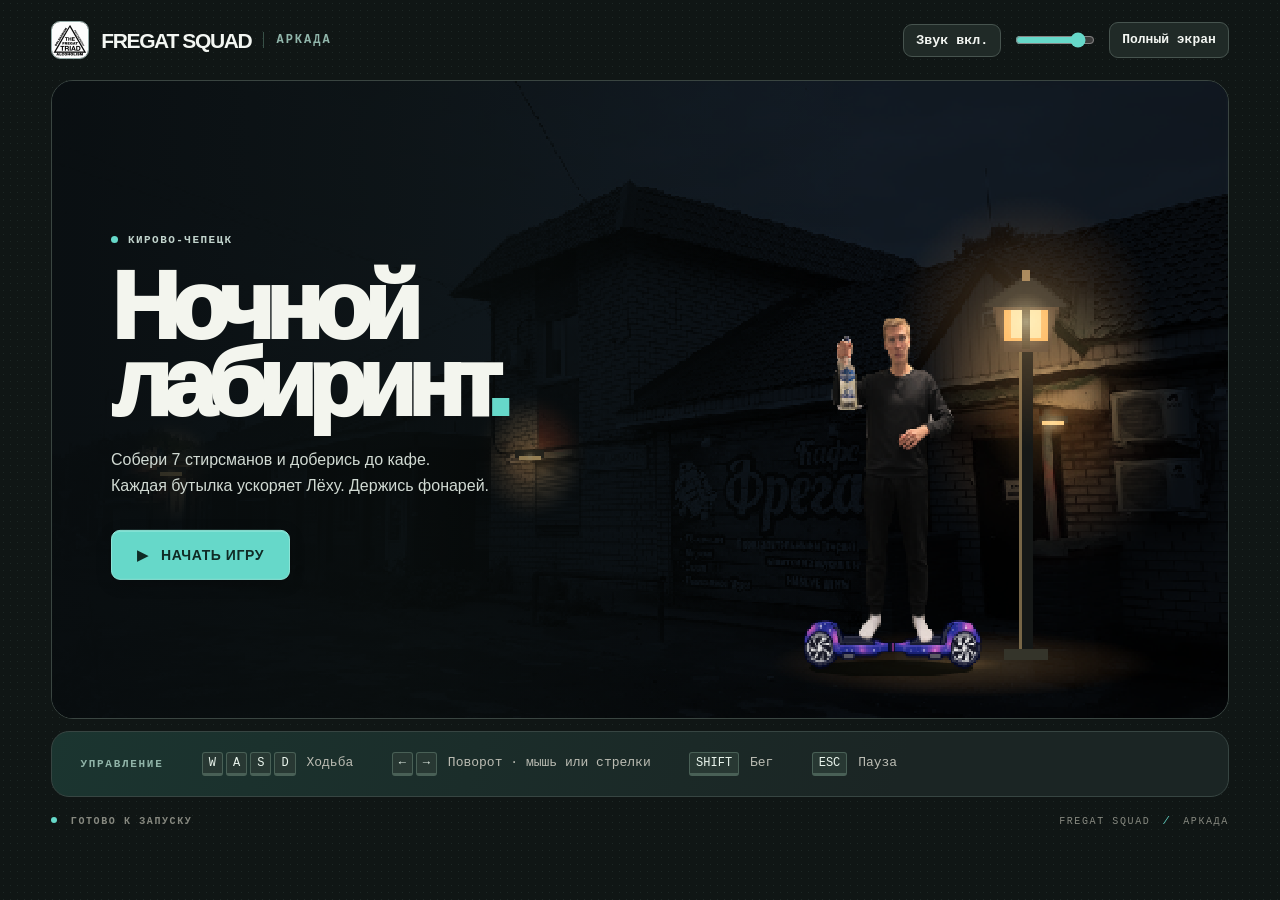
==== games/night-maze/index.html @ ab1fceed "Publish Night Maze arcade with filtered horizontal mouse look" ====
<!doctype html><html lang="ru"><head><meta charset="utf-8"><meta name="viewport" content="width=device-width, initial-scale=1"><meta name="theme-color" content="#0c0d0f"><title>Фрегат — Ночной лабиринт</title><link rel="stylesheet" href="style.css"></head>
<body><header><div class="brand"><img class="logo" src="[data-uri]" alt=""> FREGAT SQUAD <i></i><small>АРКАДА</small></div><nav><button id="sound" aria-label="Переключить звук">Звук вкл.</button><input id="volume" type="range" min="0" max="100" value="85" aria-label="Громкость музыки и эффектов" title="Громкость"><button id="full" type="button" aria-pressed="false">Полный экран</button></nav></header>
<main><section id="screen"><canvas id="view" width="640" height="350" aria-label="Ночной лабиринт у кафе Фрегат"></canvas><div class="shade"></div><div class="scan"></div><div class="corners"></div>
<div id="menu"><div class="chapter"><span></span> КИРОВО-ЧЕПЕЦК</div><h1>Ночной<br>лабиринт<span>.</span></h1><p>Собери 7 стирсманов и доберись до кафе.<br>Каждая бутылка ускоряет Лёху. Держись фонарей.</p><button class="primary" id="start" disabled><i>▶</i> НАЧАТЬ ИГРУ</button></div>
<div id="hud" hidden><strong id="count"></strong><button id="pause">Ⅱ</button><div id="hint" aria-live="polite"></div><span id="cross">·</span></div>
<div id="modal" hidden><div><h2 id="modalTitle"></h2><p id="modalText"></p><button id="resume" class="primary"></button></div></div>

</section><aside><strong>УПРАВЛЕНИЕ</strong><span><kbd>W</kbd><kbd>A</kbd><kbd>S</kbd><kbd>D</kbd> Ходьба</span><span><kbd>←</kbd><kbd>→</kbd> Поворот · мышь или стрелки</span><span><kbd>SHIFT</kbd> Бег</span><span><kbd>ESC</kbd> Пауза</span></aside><footer><span><em></em> <b id="status">ГОТОВО К ЗАПУСКУ</b></span><span>FREGAT SQUAD <i>/</i> АРКАДА</span></footer></main><script>
const phone = navigator.userAgentData?.mobile || /iPhone|iPod|Android.*Mobile|Windows Phone/i.test(navigator.userAgent)
  || (matchMedia('(pointer: coarse) and (hover: none)').matches && Math.min(screen.width,screen.height)<=600);
const arcadeFrame = window.frameElement?.closest('.maze-view');
if (arcadeFrame) document.body.classList.add('site-arcade');
if (location.pathname.startsWith('/night-maze/') || location.pathname.startsWith('/games/night-maze/')) {
  const brand = document.querySelector('.brand'), home = document.createElement('a');
  home.className='brand';home.href='/';home.title='Вернуться на FREGAT SQUAD';home.append(...brand.childNodes);brand.replaceWith(home);
}
if (phone) {
  document.body.classList.add('phone');
  document.querySelector('#menu p').textContent='Открой игру на компьютере. Для движения нужны WASD, для поворота — стрелки.';
  document.getElementById('start').textContent='Только для компьютера';
  document.getElementById('status').textContent='НУЖНА КЛАВИАТУРА';
} else {
  for (const path of ['art.js','game.js']) {
    const script=document.createElement('script');script.async=false;script.src=path;document.body.append(script);
  }
}
</script></body></html>
---- games/night-maze/style.css ----
:root{color-scheme:dark;--paper:#e9e4cd;--red:#fa5039;--mono:Consolas,"Courier New",monospace}*{box-sizing:border-box}body{margin:0;background:#101112;color:var(--paper);font-family:Arial,sans-serif;background-image:repeating-linear-gradient(0deg,#0002 0 1px,transparent 1px 4px)}header,main{max-width:1540px;margin:auto}header{height:80px;display:flex;align-items:center;justify-content:space-between;padding:0 4vw}.brand,nav{display:flex;align-items:center;gap:12px}.brand{font:900 20px Arial;letter-spacing:1px}.brand b{color:var(--red);font:28px/1 "Segoe UI Symbol";filter:grayscale(1) sepia(1) saturate(7) hue-rotate(325deg)}.brand i{height:16px;border-left:1px solid #555}.brand small,nav button,aside,footer,.chapter,#hud{font-family:var(--mono)}.brand small{color:#aaa99b;font-size:12px;letter-spacing:2px}button{cursor:pointer;color:inherit}nav button,#pause,#touch button{background:#202122;border:1px solid #454647;border-radius:3px;padding:8px 12px;font-weight:bold}#full{font:22px/16px Arial}main{padding:0 4vw 24px}#screen{isolation:isolate;position:relative;overflow:hidden;height:clamp(480px,71vh,820px);background:#101827;border:1px solid #555652}canvas,.shade,.scan,.corners{position:absolute;inset:0;width:100%;height:100%;pointer-events:none}canvas{image-rendering:pixelated}.shade{background:linear-gradient(90deg,#080c11ed,#090e15b8 30%,transparent 66%),linear-gradient(0deg,#03050669,transparent 22%)}.scan{opacity:.22;background:repeating-linear-gradient(0deg,#0006 0 1px,transparent 1px 3px)}.corners{inset:9px;width:calc(100% - 18px);height:calc(100% - 18px);background:linear-gradient(#adac90,#adac90) left top/12px 2px,linear-gradient(#adac90,#adac90) left top/2px 12px,linear-gradient(#adac90,#adac90) right bottom/12px 2px,linear-gradient(#adac90,#adac90) right bottom/2px 12px;background-repeat:no-repeat}#menu{position:absolute;left:5.2%;right:3%;top:50%;transform:translateY(-49%)}.chapter{display:flex;align-items:center;gap:10px;font-size:12px;letter-spacing:2px;color:#cbcbb6;font-weight:bold}.chapter span{width:24px;height:3px;background:var(--red)}h1{font:1000 clamp(70px,8.8vw,150px)/.98 "Arial Black",Impact,Arial,sans-serif;letter-spacing:-.075em;margin:18px 0 5px;width:fit-content;background:repeating-linear-gradient(0deg,#ece9d5 0 4px,#c8c7b6 4px 5px);color:transparent;background-clip:text;filter:drop-shadow(4px 4px 0 #0006)}h2{font:900 clamp(20px,2.15vw,38px)/1.15 var(--mono);letter-spacing:.09em;color:var(--red);margin:0}p{font:16px/1.65 Arial,sans-serif;color:#deded1;margin:24px 0 30px}.primary{font:900 15px var(--mono);letter-spacing:1px;border:1px solid #ff8066;border-bottom:4px solid #923426;border-radius:2px;padding:16px 25px;color:#161311;background:var(--red);box-shadow:4px 4px 0 #090a0aa8}.primary i{font-style:normal;margin-right:8px}button:hover{filter:brightness(1.18)}button:focus-visible{outline:3px solid #fff;outline-offset:3px}aside{background:#1b1c1d;border:1px solid #383938;border-top:0;padding:20px 2.4%;display:flex;align-items:center;gap:clamp(16px,3.4vw,60px);font-size:13px;color:#bbbcb3}aside strong{letter-spacing:1.7px;font-size:11px;color:#909389}aside span{white-space:nowrap}kbd{display:inline-block;background:#272829;border:1px solid #505250;border-bottom-width:3px;padding:3px 6px;margin-right:3px;border-radius:3px;font:12px var(--mono);color:#e2e2d7}footer{display:flex;justify-content:space-between;font-size:10px;letter-spacing:1.6px;color:#878980;margin:19px 0}footer em{display:inline-block;width:6px;height:6px;background:#8da789;margin:0 6px 1px 0}footer i{color:var(--red);margin:0 5px}[hidden]{display:none!important}#screen.live .shade{background:radial-gradient(ellipse,transparent 38%,#05080d85)}#hud{position:absolute;inset:0;padding:20px;pointer-events:none}#count,#pause{background:#121719df;border:1px solid #7c806f;padding:9px 12px}#count{display:inline-block}#pause{float:right;pointer-events:auto}#hint{position:absolute;bottom:18%;text-align:center;left:5%;width:90%;font-weight:bold;text-shadow:2px 2px #000}#cross{position:absolute;top:50%;left:50%}#modal{position:absolute;inset:0;background:#080b10ce;display:grid;place-items:center;text-align:center;padding:20px}#touch{position:absolute;bottom:10px;left:12px;display:flex;gap:5px}#touch button{font-size:19px;padding:12px;touch-action:none}#screen{touch-action:none}body:fullscreen main{max-width:none}
@media(max-width:760px){header{height:62px}main{padding:0 12px}#screen{height:70svh;min-height:375px}#menu{left:6%}.shade{background:linear-gradient(90deg,#070c12d9,#0a101774 75%)}aside{gap:10px 16px;flex-wrap:wrap;padding:13px}aside strong{display:none}p{font-size:14px}.chapter{font-size:10px}footer{letter-spacing:.6px}.brand{font-size:16px}}

:root{--paper:#f3f6f2;--red:#66d8c9;--coal:#171e1e;--edge:#35403e}
body{background-color:#101615;background-image:radial-gradient(#56706931 .8px,transparent .9px);background-size:7px 7px}
header,main{max-width:1480px}.brand{letter-spacing:-1.35px;font:bold 21px/1 Arial,sans-serif}.brand .logo{width:38px;height:38px;border-radius:9px;border:1px solid #93a9a6}.brand small{color:#91b6ab}.brand i{border-color:#385047}
nav button,#pause,#touch button{background:#202a27;border-color:#47544f;border-radius:9px}#volume{width:80px;accent-color:#66d8c9;cursor:pointer}
#screen{border:1px solid #3a4541;border-radius:22px;background:#101819}.scan,.corners{display:none}
.shade{background:linear-gradient(90deg,#090e10e6 2%,#0b1111ad 29%,#0b121130 54%,transparent 70%)}
#menu{left:5%;transform:translateY(-48%)}.chapter{color:#c2d4cd;letter-spacing:1.45px;font-size:11px}.chapter span{width:7px;height:7px;border-radius:50%;background:var(--red)}
h1{background:none;filter:none;color:#f3f5ee;font:950 clamp(66px,7.35vw,116px)/.82 "Arial Black",Arial,sans-serif;letter-spacing:-.084em;margin:22px 0 25px}h1 span{color:var(--red)}
p{color:#d1dad3}.primary{color:#102b25;border-radius:9px;border:1px solid #8ce4d6;box-shadow:inset 0 1px #d0fff340,0 4px 16px #0003;background:var(--red);font:800 14px Arial,sans-serif;letter-spacing:.04em}
aside{margin-top:12px;border:1px solid #374542;border-radius:18px;background:linear-gradient(110deg,#1b3530,#1b2524 72%);gap:clamp(14px,3vw,48px)}aside strong{color:#90b4a8}kbd{background:#283833;border-color:#496056;color:#eaf5ed}
#count{border-radius:8px;border-color:#506157;background:#111d19db;color:#c3eee1}footer em{border-radius:50%;background:var(--red)}
#screen.ending .shade{display:none}.ending #modal{background:transparent;place-items:end start;text-align:left;padding:4.5%}.ending #modal>div{max-width:min(38%,420px)}.ending #modal h2{font:900 clamp(26px,3vw,52px)/.98 Arial,sans-serif;color:#ffe8bc;letter-spacing:-.055em}.ending #modal p{font-size:15px;color:#f0e2ce;text-shadow:0 1px 4px #150e04;margin:12px 0 16px}
@media(max-width:760px){header{gap:5px;padding:0 14px}.brand{font-size:16px;gap:6px}.brand small,.brand i{display:none}nav{gap:5px}#volume{width:52px}nav button{font-size:11px}.brand .logo{width:30px;height:30px}#menu{left:7%}#menu p{max-width:255px}#screen{border-radius:16px}.ending #modal{background:linear-gradient(0deg,#14110cef,transparent 78%)}.ending #modal>div{max-width:92%}.ending #modal p{font-size:13px}aside{margin-top:8px}}

.dead #modal{background:linear-gradient(0deg,#12060b88,#19060944)}.dead #modal h2{color:#ffaaa3;font-size:clamp(35px,5vw,74px);letter-spacing:-.055em}.dead #modal p{text-shadow:0 1px 4px #000}
.brand{color:inherit;text-decoration:none}
#full{font:700 13px/18px var(--mono);min-height:36px}
body.expanded{position:fixed;inset:0;z-index:9999;display:grid;grid-template-rows:46px minmax(0,1fr);overflow:hidden;background:#080e0e}
body.expanded header,body.expanded main{width:100%;max-width:none;margin:0}
body.expanded header{height:46px;padding:0 14px;background:#101715}
body.expanded .logo{width:30px;height:30px}
body.expanded main{padding:0;min-height:0}
body.expanded #screen{height:100%;min-height:0;border:0;border-radius:0}
body.expanded aside,body.expanded footer,.phone nav,.phone aside{display:none}
.phone #screen{background:radial-gradient(ellipse at 78% 33%,#394032,#172522 45%,#0b1113)}
.phone #start{color:#a0b4ab;background:#24322c;border-color:#476056;cursor:default}
body.site-arcade:not(.expanded){height:100dvh;display:grid;grid-template-columns:minmax(0,1fr) auto;grid-template-rows:minmax(0,1fr) auto;overflow:hidden;background:#1b2925}
.site-arcade:not(.expanded) main,.site-arcade:not(.expanded) header{display:contents}
.site-arcade:not(.expanded) header .brand,.site-arcade:not(.expanded) footer{display:none}
.site-arcade:not(.expanded) #screen{grid-area:1/1/2/-1;height:100%;min-height:0;border:0;border-radius:0}
.site-arcade:not(.expanded) aside{grid-area:2/1;margin:0;border:0;border-radius:0;background:none;gap:clamp(8px,1.4vw,24px);padding:12px 18px;align-self:center}
.site-arcade:not(.expanded) nav{grid-area:2/2;padding:10px 16px 10px 0}
.site-arcade.phone{grid-template-rows:minmax(0,1fr)}
@media(max-width:1000px){.site-arcade aside strong{display:none}.site-arcade:not(.expanded) aside{font-size:11px;flex-wrap:wrap}.site-arcade kbd{padding:2px 3px}}
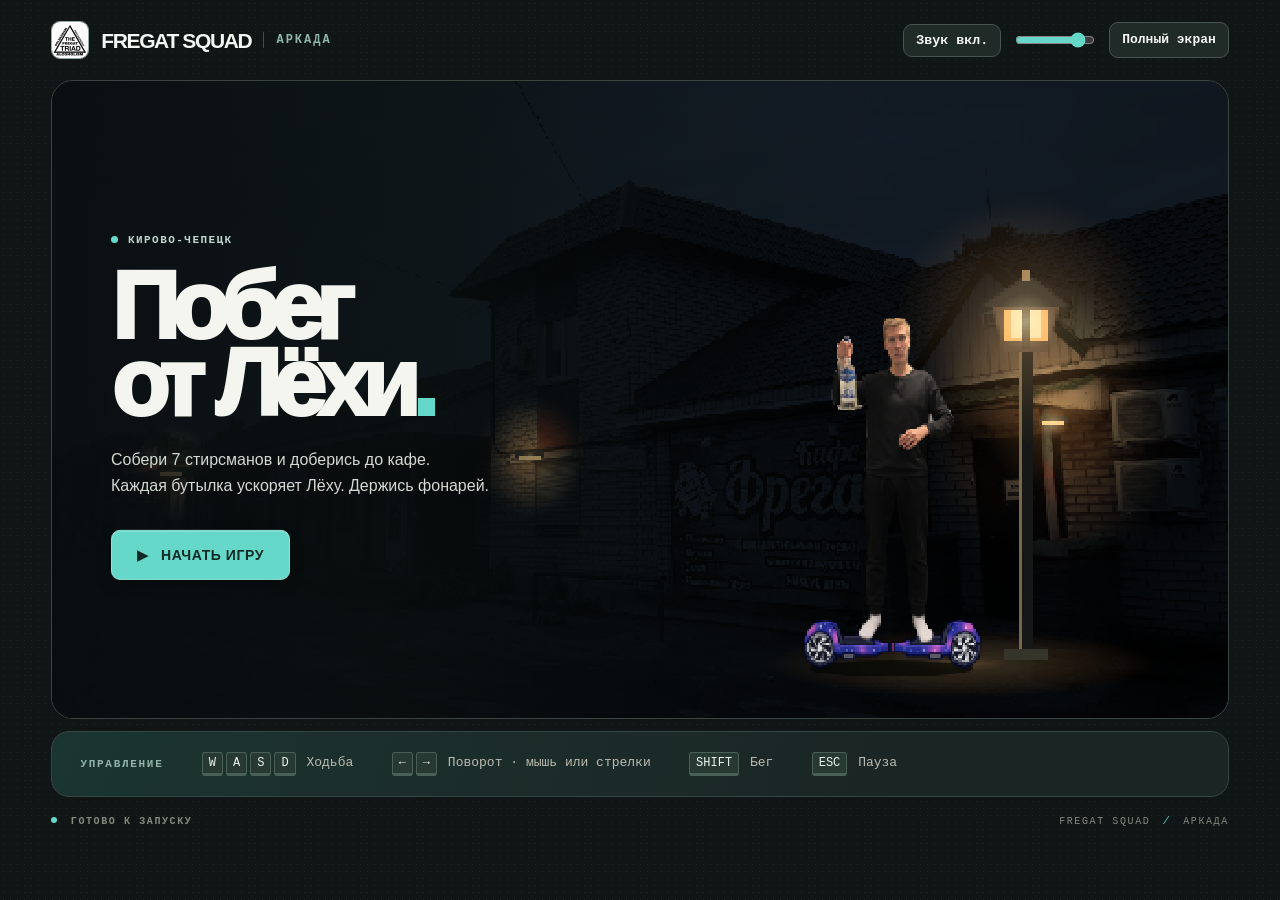
==== commit 00520e58: "Rename arcade game to Побег от Лёхи" ====
--- a/games/night-maze/index.html
+++ b/games/night-maze/index.html
@@ -1,7 +1,7 @@
-<!doctype html><html lang="ru"><head><meta charset="utf-8"><meta name="viewport" content="width=device-width, initial-scale=1"><meta name="theme-color" content="#0c0d0f"><title>Фрегат — Ночной лабиринт</title><link rel="stylesheet" href="style.css"></head>
+<!doctype html><html lang="ru"><head><meta charset="utf-8"><meta name="viewport" content="width=device-width, initial-scale=1"><meta name="theme-color" content="#0c0d0f"><title>Фрегат — Побег от Лёхи</title><link rel="stylesheet" href="style.css"></head>
 <body><header><div class="brand"><img class="logo" src="[data-uri]" alt=""> FREGAT SQUAD <i></i><small>АРКАДА</small></div><nav><button id="sound" aria-label="Переключить звук">Звук вкл.</button><input id="volume" type="range" min="0" max="100" value="85" aria-label="Громкость музыки и эффектов" title="Громкость"><button id="full" type="button" aria-pressed="false">Полный экран</button></nav></header>
-<main><section id="screen"><canvas id="view" width="640" height="350" aria-label="Ночной лабиринт у кафе Фрегат"></canvas><div class="shade"></div><div class="scan"></div><div class="corners"></div>
-<div id="menu"><div class="chapter"><span></span> КИРОВО-ЧЕПЕЦК</div><h1>Ночной<br>лабиринт<span>.</span></h1><p>Собери 7 стирсманов и доберись до кафе.<br>Каждая бутылка ускоряет Лёху. Держись фонарей.</p><button class="primary" id="start" disabled><i>▶</i> НАЧАТЬ ИГРУ</button></div>
+<main><section id="screen"><canvas id="view" width="640" height="350" aria-label="Побег от Лёхи у кафе Фрегат"></canvas><div class="shade"></div><div class="scan"></div><div class="corners"></div>
+<div id="menu"><div class="chapter"><span></span> КИРОВО-ЧЕПЕЦК</div><h1>Побег<br>от Лёхи<span>.</span></h1><p>Собери 7 стирсманов и доберись до кафе.<br>Каждая бутылка ускоряет Лёху. Держись фонарей.</p><button class="primary" id="start" disabled><i>▶</i> НАЧАТЬ ИГРУ</button></div>
 <div id="hud" hidden><strong id="count"></strong><button id="pause">Ⅱ</button><div id="hint" aria-live="polite"></div><span id="cross">·</span></div>
 <div id="modal" hidden><div><h2 id="modalTitle"></h2><p id="modalText"></p><button id="resume" class="primary"></button></div></div>
 
